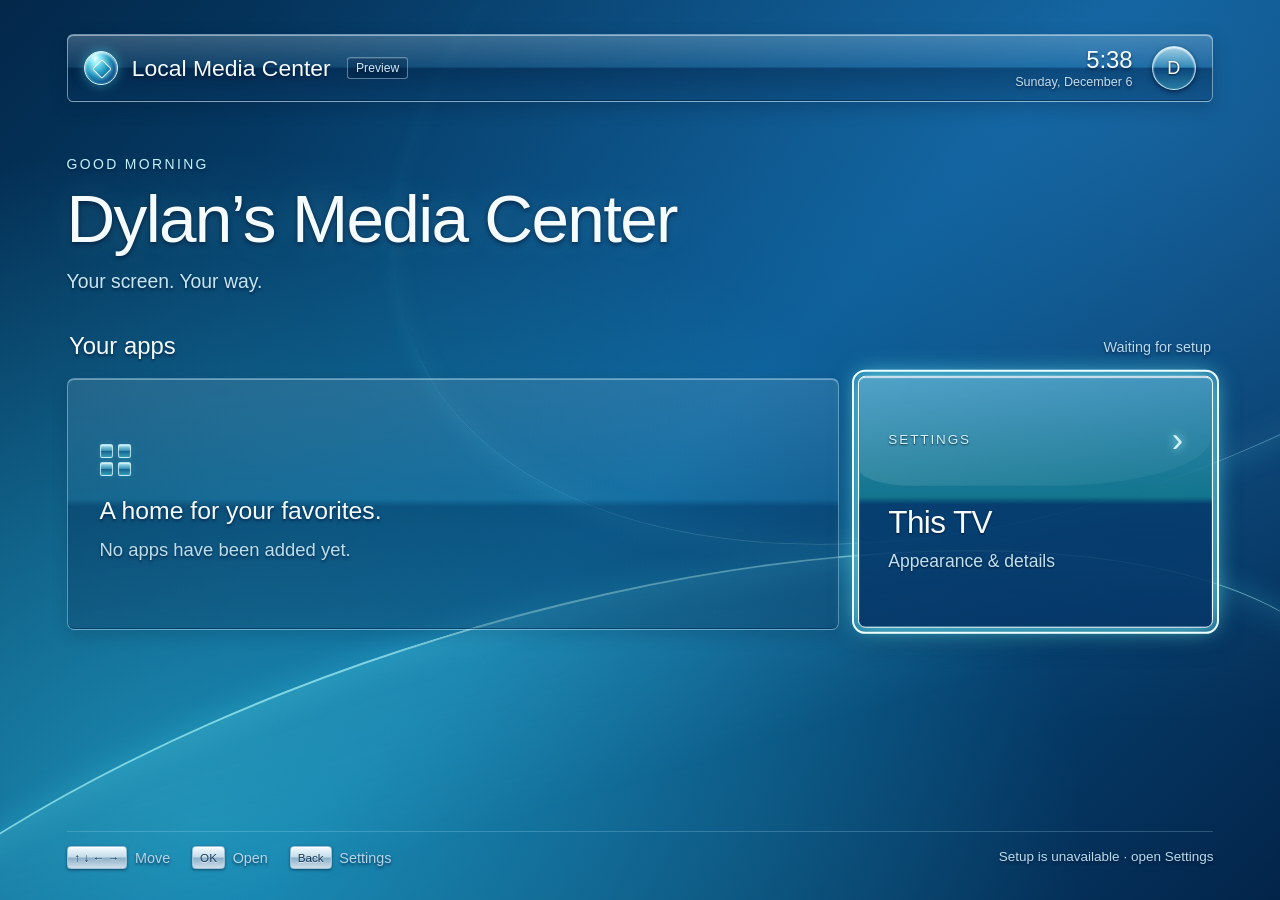
==== native-tv/home/index.html @ ec8d6362 "Add native TV media-center lab, offline checks, and preview pipeline" ====
<!doctype html>
<html lang="en"><head><meta charset="utf-8"><meta name="viewport" content="width=device-width,initial-scale=1">
<meta http-equiv="Content-Security-Policy" content="default-src 'none'; script-src 'self'; style-src 'self'; connect-src 'self' http://127.0.0.1:7346; base-uri 'none'; form-action 'none'">
<title>Local Media Center</title><link rel="stylesheet" href="home.css"></head>
<body data-accent="sage"><main>
  <header class="topbar">
    <div class="wordmark"><span class="brand-mark" aria-hidden="true"></span><span>Local Media Center</span><span id="preview-badge" class="preview-badge">Preview</span></div>
    <div class="topbar-right"><div class="time-block"><time id="clock">--:--</time><span id="date"></span></div><button id="setup" class="profile" aria-label="Open TV settings">D</button></div>
  </header>
  <section class="welcome" aria-labelledby="title"><p id="greeting" class="eyebrow">WELCOME HOME</p><h1 id="title">Dylan’s Media Center</h1><p class="welcome-note">Your screen. Your way.</p></section>
  <section class="library" aria-label="Home">
    <div class="section-heading"><h2>Your apps</h2><span id="app-count">Waiting for setup</span></div>
    <div class="content-row"><div id="empty-state" class="empty-state"><div class="empty-symbol" aria-hidden="true"><span></span><span></span><span></span><span></span></div><h3>A home for your favorites.</h3><p>No apps have been added yet.</p></div><section id="apps" class="apps" aria-label="Apps and TV information"></section></div>
  </section>
  <footer><div class="remote-hints"><span><kbd>↑ ↓ ← →</kbd> Move</span><span><kbd>OK</kbd> Open</span><span><kbd>Back</kbd> Settings</span></div><p id="status" role="status" aria-live="polite">Loading your home…</p></footer>
  <section id="help" class="overlay" role="dialog" aria-modal="true" aria-labelledby="help-title" hidden>
    <div class="panel"><div class="panel-heading"><div><p class="eyebrow">PERSONALIZE</p><h2 id="help-title">Settings</h2></div><button id="close" class="close-button" aria-label="Close settings">Close</button></div>
      <section class="appearance" aria-labelledby="appearance-title"><h3 id="appearance-title">Color scheme</h3><div class="swatches"><button class="swatch" data-accent="sage" aria-pressed="true"><span class="swatch-dot sage" aria-hidden="true"></span>Aqua</button><button class="swatch" data-accent="glacier" aria-pressed="false"><span class="swatch-dot glacier" aria-hidden="true"></span>Cobalt</button><button class="swatch" data-accent="amber" aria-pressed="false"><span class="swatch-dot amber" aria-hidden="true"></span>Silver</button></div></section>
      <section class="device-section" aria-labelledby="device-title"><h3 id="device-title">This TV</h3><p id="device-info">Device details are loading.</p><p id="bridge-state" class="muted">App controls are not connected yet.</p></section>
    </div>
  </section>
</main><script src="home.js"></script></body></html>
---- native-tv/home/home.css ----
/* Original MIT-licensed interface. CSS glass, light trails and system fonts only. */
*{box-sizing:border-box}
[hidden]{display:none!important}
html,body{margin:0;width:100%;height:100%;background:#042d56;color:#f5fcff;font-family:"Segoe UI",Tahoma,Arial,sans-serif}
body{--accent:#b3f8ff;--accent-strong:#59dfef;--accent-soft:#13758e;--glow:rgba(59,223,238,.40);--sky:#075a92;--glass-top:rgba(79,183,221,.58);--glass-bottom:rgba(5,54,104,.88);overflow:hidden}
body[data-accent="glacier"]{--accent:#c5d9ff;--accent-strong:#80aaff;--accent-soft:#254d99;--glow:rgba(94,147,255,.40);--sky:#183f8c;--glass-top:rgba(100,141,222,.58);--glass-bottom:rgba(21,44,106,.90)}
body[data-accent="amber"]{--accent:#f2faff;--accent-strong:#c1d6e5;--accent-soft:#466b82;--glow:rgba(180,223,245,.32);--sky:#3b6482;--glass-top:rgba(183,211,229,.45);--glass-bottom:rgba(37,64,89,.91)}
button{font:inherit;color:inherit;cursor:pointer;-webkit-tap-highlight-color:transparent;text-shadow:0 1px 2px rgba(0,17,43,.8)}
button:focus{outline:2px solid #f1ffff;outline-offset:4px;box-shadow:0 0 0 6px rgba(80,221,255,.28),0 0 30px var(--glow)}
main{position:relative;min-height:100%;padding:3.8vh 5.2vw 3.4vh;overflow:hidden;background:radial-gradient(ellipse at 15% 92%,var(--glow),transparent 58%),radial-gradient(ellipse at 90% 12%,rgba(76,153,231,.22),transparent 55%),linear-gradient(135deg,#032749 0%,var(--sky) 52%,#032449 100%);text-shadow:0 2px 3px rgba(0,19,53,.65)}
main:before,main:after{content:"";position:absolute;pointer-events:none;border-radius:50%;z-index:0}
main:before{width:135vw;height:76vh;left:-25vw;top:69vh;transform:rotate(-17deg);border-top:2px solid rgba(181,255,255,.63);background:linear-gradient(180deg,rgba(104,239,250,.15),transparent 29%);box-shadow:0 -8px 25px rgba(83,231,255,.15),inset 0 12px 28px rgba(101,231,255,.12)}
main:after{width:112vw;height:93vh;right:-40vw;top:-39vh;transform:rotate(-23deg);border-bottom:1px solid rgba(169,236,255,.37);box-shadow:0 10px 26px rgba(108,233,255,.10),inset 0 -9px 30px rgba(155,232,255,.06)}
.topbar,.welcome,.library,footer{position:relative;z-index:1}
.topbar,.wordmark,.topbar-right,.section-heading,.panel-heading{display:flex;align-items:center}
.topbar,.section-heading,.panel-heading{justify-content:space-between}
.topbar{min-height:7.4vh;padding:1.2vh 1.3vw;border:1px solid rgba(196,232,251,.53);border-radius:.7vh;background:linear-gradient(180deg,rgba(216,241,255,.24),rgba(112,175,217,.13) 48%,rgba(1,29,64,.39) 51%,rgba(9,57,101,.31));box-shadow:inset 0 1px 0 rgba(255,255,255,.45),inset 0 -1px 0 rgba(0,20,51,.5),0 .7vh 2vh rgba(0,16,44,.22)}
.wordmark{gap:.8vw;font-size:2.55vh;font-weight:400;letter-spacing:0;white-space:nowrap}
.brand-mark{position:relative;display:inline-block;flex:none;width:3.8vh;height:3.8vh;margin-right:.25vw;border:1px solid #d4faff;border-radius:50%;background:radial-gradient(ellipse at 32% 20%,#f1ffff 0%,#83e9f6 16%,#178db8 48%,#064c88 75%,#032f59 100%);box-shadow:inset 0 1px 3px #fff,0 0 12px rgba(84,230,249,.45)}
.brand-mark:after{content:"";position:absolute;left:31%;top:31%;width:37%;height:37%;border:1px solid rgba(255,255,255,.9);border-radius:2px;transform:rotate(45deg);box-shadow:0 0 6px rgba(255,255,255,.5)}
.brand-period{color:var(--accent)}
.preview-badge{margin-left:.5vw;padding:.35vh .6vw;border:1px solid rgba(191,226,249,.45);border-radius:.35vh;font-size:1.35vh;font-weight:400;color:#d2e8f5;background:rgba(1,25,54,.28);box-shadow:inset 0 1px 0 rgba(255,255,255,.13)}
.topbar-right{gap:1.5vw}.time-block{text-align:right;display:flex;flex-direction:column;gap:.3vh}.time-block time{font-size:2.65vh;font-weight:400;line-height:1.05;font-variant-numeric:tabular-nums}.time-block>span{font-size:1.4vh;color:#c3dbe9}
.profile{width:4.9vh;height:4.9vh;flex:none;border:1px solid rgba(222,249,255,.8);border-radius:50%;background:linear-gradient(180deg,rgba(215,249,255,.67) 0%,rgba(66,162,204,.55) 48%,rgba(8,70,123,.9) 51%,rgba(50,140,174,.75) 100%);box-shadow:inset 0 1px 2px #fff,0 2px 5px rgba(0,18,53,.7);font-size:2vh;color:#fff}
.welcome{margin:6vh 0 4.2vh}.eyebrow{margin:0 0 1.25vh;color:#c0f4ff;font-size:1.55vh;font-weight:500;letter-spacing:.17em}h1{margin:0;font-size:7.5vh;line-height:1.07;font-weight:300;letter-spacing:-.025em;text-shadow:0 2px 5px rgba(0,17,45,.65),0 0 28px rgba(168,240,255,.18)}.welcome-note{margin:1.25vh 0 0;color:#c6e6f2;font-size:2.15vh;line-height:1.45;font-weight:400}
.section-heading{margin-bottom:1.9vh;padding:0 .2vw}.section-heading h2{margin:0;font-size:2.65vh;line-height:1.2;font-weight:400}.section-heading>span{font-size:1.6vh;color:#b9d9eb}
.content-row{display:flex;align-items:stretch;gap:1.5vw;min-height:28vh}
.empty-state{position:relative;flex:1;min-width:0;display:flex;flex-direction:column;justify-content:center;padding:3.5vh 2.5vw;border:1px solid rgba(168,222,248,.48);border-radius:.8vh;background:linear-gradient(180deg,rgba(188,231,252,.14),rgba(83,155,201,.10) 48%,rgba(3,43,86,.36) 51%,rgba(12,58,97,.35));box-shadow:inset 0 1px 0 rgba(235,250,255,.38),inset 0 -1px 0 rgba(0,29,69,.5),0 .7vh 1.8vh rgba(0,22,50,.15)}
.empty-symbol{display:flex;flex-wrap:wrap;gap:.5vh;width:3.9vh;margin-bottom:2.2vh;opacity:.95}.empty-symbol span{width:1.5vh;height:1.5vh;border:1px solid rgba(216,250,255,.8);border-radius:.25vh;background:linear-gradient(180deg,#b4eff8,#308fb3 50%,#146393 52%,#37a3b9);box-shadow:inset 0 1px 1px rgba(255,255,255,.65),0 0 7px rgba(99,230,255,.2)}
.empty-state h3{margin:0;font-size:2.75vh;line-height:1.25;font-weight:400}.empty-state p{margin:1.1vh 0 0;font-size:2.05vh;line-height:1.5;color:#bcdde9}
.apps{display:grid;grid-template-columns:repeat(4,minmax(0,1fr));gap:1.9vh 1.4vw;flex:1;min-width:0}.apps.is-empty{display:flex;flex:0 0 31%}
.tile{position:relative;min-height:28vh;width:100%;padding:3.2vh 2.3vw;text-align:left;border:1px solid rgba(210,246,255,.74);border-radius:.8vh;background:linear-gradient(180deg,var(--glass-top) 0%,rgba(43,119,167,.56) 48%,rgba(7,54,108,.86) 51%,var(--glass-bottom) 100%);box-shadow:inset 0 1px 1px rgba(255,255,255,.76),inset 0 -2px 1px rgba(0,21,55,.65),0 .8vh 2vh rgba(0,17,48,.38);transition:transform .12s ease,box-shadow .12s ease}
.tile:before{content:"";position:absolute;top:1px;right:1px;left:1px;height:43%;border-radius:.65vh .65vh 45% 15%;background:linear-gradient(150deg,rgba(238,254,255,.16),rgba(224,253,255,.03));pointer-events:none}
.tile:hover{box-shadow:inset 0 1px 1px #fff,0 0 20px var(--glow)}
.tile:focus{border-color:#f1ffff;outline:2px solid #edffff;outline-offset:4px;background:linear-gradient(180deg,var(--glass-top),var(--accent-soft) 48%,rgba(5,61,110,.93) 51%,var(--glass-bottom));box-shadow:inset 0 1px 1px #fff,0 0 0 6px rgba(114,232,255,.22),0 0 24px var(--accent-strong),0 1vh 3vh rgba(0,24,53,.5);transform:translateY(-.25vh)}
.tile>span{position:relative}.tile .number{display:flex;justify-content:space-between;align-items:center;margin-bottom:6.2vh;color:#d2f4ff;font-size:1.5vh;line-height:1.15;letter-spacing:.14em}.tile .number:after{content:"›";font-family:Tahoma,Arial,sans-serif;font-size:3.8vh;line-height:.5;font-weight:400;letter-spacing:0;text-shadow:0 0 10px var(--accent)}.tile .label{display:block;overflow:hidden;text-overflow:ellipsis;white-space:nowrap;font-size:3.5vh;line-height:1.15;font-weight:400;letter-spacing:-.02em}.tile .hint{display:block;margin-top:1.1vh;color:#c1e1f1;font-size:1.95vh;line-height:1.3}
footer{position:absolute;right:5.2vw;bottom:3.4vh;left:5.2vw;display:flex;align-items:center;justify-content:space-between;gap:2vw;padding-top:1.5vh;border-top:1px solid rgba(172,221,246,.24);font-size:1.6vh;color:#b5d5e8}.remote-hints{display:flex;gap:1.7vw;white-space:nowrap}.remote-hints span{display:flex;align-items:center;gap:.6vw}kbd{padding:.35vh .55vw;border:1px solid #9bbfd4;border-radius:.4vh;background:linear-gradient(180deg,#f4fbff 0%,#c4dce9 48%,#8baec7 52%,#cfdfeb 100%);box-shadow:inset 0 1px 1px #fff,0 1px 3px rgba(0,22,53,.55);font-family:Tahoma,Arial,sans-serif;font-size:1.3vh;line-height:1.3;color:#143c5c;text-shadow:0 1px 0 rgba(255,255,255,.6)}#status{margin:0;max-width:43%;font-size:1.5vh;line-height:1.4;text-align:right;color:#badbea}
.overlay{position:fixed;top:0;right:0;bottom:0;left:0;z-index:10;display:flex;align-items:center;justify-content:center;padding:5vh 10vw;background:rgba(0,17,43,.77)}
.panel{width:100%;max-width:69vw;max-height:90vh;overflow-y:auto;padding:3.6vh 3.4vw 4vh;border:1px solid rgba(210,242,255,.85);border-radius:.9vh;background:linear-gradient(160deg,rgba(32,113,160,.97),rgba(8,54,98,.98) 52%,rgba(5,35,72,.99));box-shadow:inset 0 1px 2px rgba(255,255,255,.75),inset 0 0 0 5px rgba(149,211,242,.10),0 2vh 7vh rgba(0,11,30,.70);text-shadow:0 1px 3px rgba(0,16,43,.8)}
.panel-heading{padding-bottom:2.5vh;border-bottom:1px solid rgba(173,219,244,.3)}.panel h2{margin:0;font-size:4.6vh;line-height:1.15;font-weight:300}.panel .eyebrow{margin-bottom:.8vh;font-size:1.4vh}.close-button{padding:1vh 1.3vw;border:1px solid #adcee5;border-radius:.45vh;background:linear-gradient(180deg,#75acc9,#316b9b 48%,#144a81 51%,#2e78a0);box-shadow:inset 0 1px 0 rgba(255,255,255,.65),0 1px 4px rgba(0,20,43,.4);font-size:1.9vh}
.appearance{margin-top:3vh}.panel h3{margin:0 0 1.7vh;font-size:2.15vh;font-weight:400}.swatches{display:flex;gap:1.2vw}.swatch{display:flex;align-items:center;justify-content:center;gap:.8vw;flex:1;min-height:7.2vh;padding:1.4vh 1vw;border:1px solid rgba(173,218,242,.68);border-radius:.55vh;background:linear-gradient(180deg,rgba(177,222,245,.27),rgba(57,113,158,.3) 48%,rgba(6,44,89,.64) 51%,rgba(40,91,133,.55));box-shadow:inset 0 1px 0 rgba(247,253,255,.5),0 2px 4px rgba(0,16,43,.25);font-size:2.05vh}.swatch[aria-pressed="true"]{border-color:#e2fcff;background:linear-gradient(180deg,var(--glass-top),var(--accent-soft) 48%,rgba(8,54,104,.85) 51%,var(--glass-bottom));box-shadow:inset 0 1px 0 #fff,inset 0 0 0 1px var(--accent),0 0 14px var(--glow);color:#fff}.swatch:focus,.close-button:focus,.profile:focus{outline:2px solid #f1ffff;outline-offset:4px;box-shadow:0 0 0 6px rgba(99,221,255,.22),0 0 25px var(--accent-strong)}
.swatch-dot{width:2.2vh;height:2.2vh;flex:none;border:1px solid #d5faff;border-radius:50%;background:linear-gradient(180deg,#e2ffff,#4dd7e5 48%,#168aa5 52%,#6edeea);box-shadow:inset 0 1px 1px #fff,0 1px 3px rgba(0,15,43,.6)}.swatch-dot.glacier{background:linear-gradient(180deg,#e7edff,#76a4f2 48%,#29529e 52%,#719bdc)}.swatch-dot.amber{background:linear-gradient(180deg,#fff,#d4e0e7 48%,#8a9daa 52%,#d4dfe7)}
.device-section{margin-top:3.2vh;padding-top:2.6vh;border-top:1px solid rgba(169,216,243,.26)}.device-section p{margin:.8vh 0;font-size:2vh;line-height:1.45}.device-section .muted{color:#bdd8e9;font-size:1.85vh}
@media(min-width:1001px){body.has-apps .welcome{margin:2.6vh 0 2.3vh}body.has-apps h1{font-size:5.4vh}body.has-apps .welcome-note{display:none}body.has-apps .content-row{min-height:0}body.has-apps .tile{min-height:15.5vh;padding:1.9vh 1.5vw}body.has-apps .tile .number{margin-bottom:2vh;font-size:1.4vh}body.has-apps .tile .number:after{font-size:3vh}body.has-apps .tile .label{font-size:2.7vh}body.has-apps .tile .hint{font-size:1.7vh;margin-top:.8vh}}
@media(max-width:1000px){
  html,body{height:auto;min-height:100%}body{overflow:auto}main{min-height:100vh;padding:24px 5.2% 26px}.topbar{min-height:64px;padding:10px 14px;border-radius:6px}.wordmark{gap:9px;font-size:19px}.brand-mark{width:29px;height:29px;margin-right:2px}.preview-badge{margin-left:4px;padding:3px 6px;border-radius:3px;font-size:10px}.topbar-right{gap:14px}.time-block{gap:3px}.time-block time{font-size:22px}.time-block>span{font-size:11px}.profile{width:38px;height:38px;font-size:16px}.welcome{margin:36px 0 28px}.eyebrow{margin-bottom:9px;font-size:11px}h1{font-size:50px}.welcome-note{margin-top:9px;font-size:15px}.section-heading{margin-bottom:14px}.section-heading h2{font-size:21px}.section-heading>span{font-size:11px}.content-row{min-height:218px;gap:16px}.empty-state{padding:25px 23px;border-radius:7px}.empty-symbol{width:31px;gap:4px;margin-bottom:20px}.empty-symbol span{width:12px;height:12px;border-radius:2px}.empty-state h3{font-size:22px}.empty-state p{margin-top:10px;font-size:14px}.apps{grid-template-columns:repeat(2,minmax(0,1fr));gap:16px}.apps.is-empty{flex:0 0 34%}.tile{min-height:218px;padding:25px 22px;border-radius:7px}.tile:before{border-radius:6px 6px 45% 15%}.tile .number{margin-bottom:48px;font-size:11px}.tile .number:after{font-size:30px}.tile .label{font-size:27px}.tile .hint{margin-top:10px;font-size:13px}.apps:not(.is-empty) .tile{min-height:175px}.apps:not(.is-empty) .tile .number{margin-bottom:28px}footer{position:relative;right:auto;bottom:auto;left:auto;margin-top:28px;padding-top:17px;font-size:12px;gap:20px}.remote-hints{gap:18px}.remote-hints span{gap:6px}kbd{padding:3px 6px;border-radius:3px;font-size:10px}#status{font-size:11px}.overlay{padding:24px}.panel{max-width:650px;max-height:90vh;padding:27px 30px 30px;border-radius:8px}.panel-heading{padding-bottom:19px}.panel h2{font-size:36px}.panel .eyebrow{margin-bottom:7px;font-size:10px}.close-button{padding:9px 16px;border-radius:4px;font-size:14px}.appearance{margin-top:25px}.panel h3{margin-bottom:15px;font-size:17px}.swatches{gap:12px}.swatch{min-height:60px;padding:12px 10px;border-radius:5px;gap:9px;font-size:15px}.swatch-dot{width:18px;height:18px}.device-section{margin-top:27px;padding-top:23px}.device-section p{margin:7px 0;font-size:15px}.device-section .muted{font-size:14px}
}
@media(max-width:600px){
  main{padding:20px 20px 24px}.topbar{padding:10px 11px;min-height:58px}.wordmark{font-size:15px;gap:7px}.brand-mark{width:25px;height:25px}.preview-badge{font-size:9px;margin-left:1px;padding:3px 5px}.topbar-right{gap:0}.time-block{display:none}.profile{width:32px;height:32px;font-size:14px}.welcome{margin:34px 0 25px}h1{font-size:42px}.welcome-note{font-size:14px}.content-row{display:block;min-height:0}.empty-state{margin-bottom:17px;padding:25px;min-height:192px}.empty-state h3{font-size:22px}.apps.is-empty{display:grid;grid-template-columns:1fr}.tile{min-height:170px;padding:24px}.tile .number{margin-bottom:28px}.apps:not(.is-empty) .tile{padding:20px 15px;min-height:160px}.apps:not(.is-empty) .tile .label{font-size:22px}.apps:not(.is-empty) .tile .hint{font-size:12px}footer{align-items:flex-start;flex-direction:column;gap:16px}.remote-hints{gap:16px}#status{max-width:100%;text-align:left}.overlay{padding:18px}.panel{padding:23px 22px}.panel h2{font-size:31px}.swatches{gap:9px}.swatch{font-size:13px;gap:7px;padding:12px 6px}.swatch-dot{width:15px;height:15px}
}
@media(prefers-reduced-motion:reduce){.tile{transition:none}.tile:focus{transform:none}}
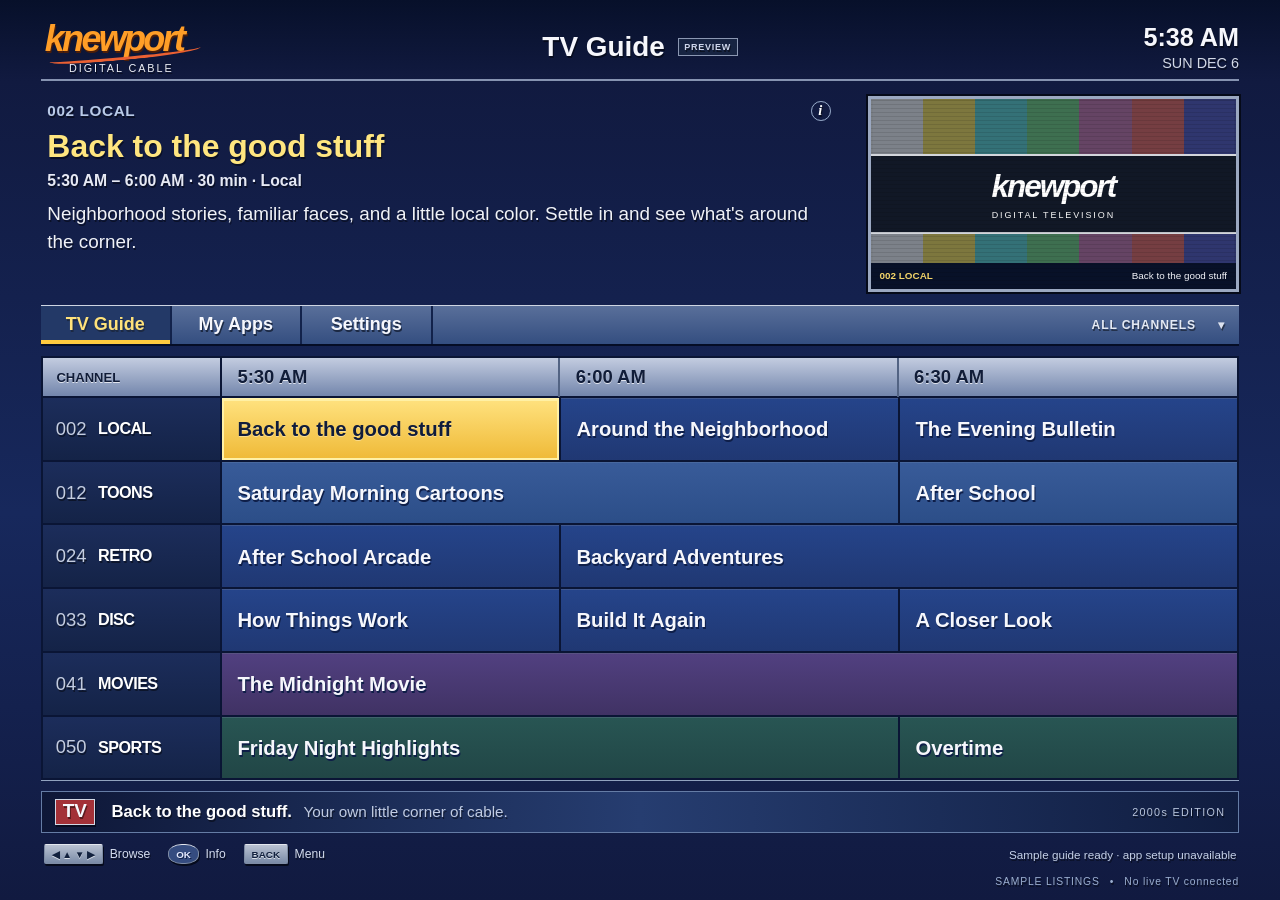
==== commit 25c58b0c: "Rebuild the interface as a 2000s cable guide with remote navigation" ====
--- a/native-tv/home/index.html
+++ b/native-tv/home/index.html
@@ -1,22 +1,67 @@
 <!doctype html>
-<html lang="en"><head><meta charset="utf-8"><meta name="viewport" content="width=device-width,initial-scale=1">
-<meta http-equiv="Content-Security-Policy" content="default-src 'none'; script-src 'self'; style-src 'self'; connect-src 'self' http://127.0.0.1:7346; base-uri 'none'; form-action 'none'">
-<title>Local Media Center</title><link rel="stylesheet" href="home.css"></head>
-<body data-accent="sage"><main>
-  <header class="topbar">
-    <div class="wordmark"><span class="brand-mark" aria-hidden="true"></span><span>Local Media Center</span><span id="preview-badge" class="preview-badge">Preview</span></div>
-    <div class="topbar-right"><div class="time-block"><time id="clock">--:--</time><span id="date"></span></div><button id="setup" class="profile" aria-label="Open TV settings">D</button></div>
+<html lang="en">
+<head>
+  <meta charset="utf-8">
+  <meta name="viewport" content="width=device-width,initial-scale=1">
+  <meta http-equiv="Content-Security-Policy" content="default-src 'none'; script-src 'self'; style-src 'self'; connect-src 'self' http://127.0.0.1:7346; base-uri 'none'; form-action 'none'">
+  <meta name="theme-color" content="#122357">
+  <title>Knewport Cable Guide</title>
+  <link rel="stylesheet" href="home.css">
+</head>
+<body data-accent="sage">
+<main class="receiver">
+  <header class="masthead">
+    <div class="brand"><span class="brand-name">knewport<span class="brand-sweep" aria-hidden="true"></span></span><span class="brand-caption">digital cable</span></div>
+    <div class="guide-name"><h1 id="title">TV Guide</h1><span id="preview-badge" class="preview-badge">PREVIEW</span></div>
+    <div class="time-block"><time id="clock">--:--</time><span id="date"></span></div>
   </header>
-  <section class="welcome" aria-labelledby="title"><p id="greeting" class="eyebrow">WELCOME HOME</p><h1 id="title">Dylan’s Media Center</h1><p class="welcome-note">Your screen. Your way.</p></section>
-  <section class="library" aria-label="Home">
-    <div class="section-heading"><h2>Your apps</h2><span id="app-count">Waiting for setup</span></div>
-    <div class="content-row"><div id="empty-state" class="empty-state"><div class="empty-symbol" aria-hidden="true"><span></span><span></span><span></span><span></span></div><h3>A home for your favorites.</h3><p>No apps have been added yet.</p></div><section id="apps" class="apps" aria-label="Apps and TV information"></section></div>
-  </section>
-  <footer><div class="remote-hints"><span><kbd>↑ ↓ ← →</kbd> Move</span><span><kbd>OK</kbd> Open</span><span><kbd>Back</kbd> Settings</span></div><p id="status" role="status" aria-live="polite">Loading your home…</p></footer>
-  <section id="help" class="overlay" role="dialog" aria-modal="true" aria-labelledby="help-title" hidden>
-    <div class="panel"><div class="panel-heading"><div><p class="eyebrow">PERSONALIZE</p><h2 id="help-title">Settings</h2></div><button id="close" class="close-button" aria-label="Close settings">Close</button></div>
-      <section class="appearance" aria-labelledby="appearance-title"><h3 id="appearance-title">Color scheme</h3><div class="swatches"><button class="swatch" data-accent="sage" aria-pressed="true"><span class="swatch-dot sage" aria-hidden="true"></span>Aqua</button><button class="swatch" data-accent="glacier" aria-pressed="false"><span class="swatch-dot glacier" aria-hidden="true"></span>Cobalt</button><button class="swatch" data-accent="amber" aria-pressed="false"><span class="swatch-dot amber" aria-hidden="true"></span>Silver</button></div></section>
-      <section class="device-section" aria-labelledby="device-title"><h3 id="device-title">This TV</h3><p id="device-info">Device details are loading.</p><p id="bridge-state" class="muted">App controls are not connected yet.</p></section>
+
+  <section class="program-overview" aria-label="Selected program">
+    <div class="program-info">
+      <div class="info-kicker"><span id="program-channel">002 · LOCAL</span><span class="info-symbol" aria-hidden="true">i</span></div>
+      <h2 id="program-title">Welcome to your TV guide</h2>
+      <p id="program-meta" class="program-meta">Sample guide</p>
+      <p id="program-description" class="program-description">Browse with the arrow keys. Press OK for program information.</p>
+    </div>
+    <div class="preview-window" aria-label="Decorative preview window; no video is playing">
+      <div class="test-pattern" aria-hidden="true"><span></span><span></span><span></span><span></span><span></span><span></span><span></span></div>
+      <div class="preview-ident"><span class="preview-ident-name">knewport</span><span>DIGITAL TELEVISION</span></div>
+      <div class="preview-caption"><span id="preview-channel">002 LOCAL</span><span id="preview-title">Preview channel</span></div>
     </div>
   </section>
-</main><script src="home.js"></script></body></html>
+
+  <nav class="cable-nav" aria-label="TV menu">
+    <div class="nav-buttons"><button id="guide-tab" class="nav-button" aria-pressed="true">TV Guide</button><button id="apps-tab" class="nav-button" aria-pressed="false">My Apps</button><button id="setup" class="nav-button" aria-label="Open TV settings">Settings</button></div>
+    <span class="listing-kind">ALL CHANNELS <span aria-hidden="true">▾</span></span>
+  </nav>
+
+  <section id="guide-view" class="guide-view" aria-label="Sample program guide">
+    <div class="time-axis"><div class="channel-heading">CHANNEL</div><div class="time-slots"><span id="time-0">NOW</span><span id="time-1">NEXT</span><span id="time-2">LATER</span></div></div>
+    <div id="guide-grid" class="guide-grid" role="grid" aria-label="Sample channels and programs" aria-rowcount="6" aria-colcount="4"></div>
+  </section>
+
+  <section id="apps-view" class="apps-view" aria-label="My apps" hidden>
+    <div class="apps-heading"><h2>My Apps</h2><span id="app-count">No apps connected</span></div>
+    <div id="empty-state" class="empty-state"><span class="empty-number">000</span><div><h3>Your lineup starts here.</h3><p>Connected TV apps will appear here. Open Settings for this TV's details.</p></div></div>
+    <div id="apps" class="apps" aria-label="Apps and TV information"></div>
+  </section>
+
+  <footer class="receiver-footer">
+    <div class="message-strip"><span class="channel-bug" aria-hidden="true">TV</span><p><strong>Back to the good stuff.</strong> Your own little corner of cable.</p><span class="guide-edition">2000s EDITION</span></div>
+    <div class="remote-strip"><div class="remote-hints"><span><kbd>◀ ▲ ▼ ▶</kbd> Browse</span><span><kbd class="key-ok">OK</kbd> Info</span><span><kbd>BACK</kbd> Menu</span></div><p id="status" role="status" aria-live="polite">Loading guide…</p></div>
+    <p class="sample-notice">SAMPLE LISTINGS <span aria-hidden="true">•</span> No live TV connected</p>
+  </footer>
+
+  <section id="help" class="overlay" role="dialog" aria-modal="true" aria-labelledby="help-title" hidden>
+    <div class="panel"><div class="panel-heading"><h2 id="help-title">Guide Setup</h2><button id="close" class="close-button" aria-label="Close settings">Close</button></div>
+      <div class="panel-content"><section class="appearance" aria-labelledby="appearance-title"><h3 id="appearance-title">Guide color</h3><div class="swatches"><button class="swatch" data-accent="sage" aria-pressed="true"><span class="swatch-dot sage" aria-hidden="true"></span>Cable Blue</button><button class="swatch" data-accent="glacier" aria-pressed="false"><span class="swatch-dot glacier" aria-hidden="true"></span>Night Guide</button><button class="swatch" data-accent="amber" aria-pressed="false"><span class="swatch-dot amber" aria-hidden="true"></span>Classic Gray</button></div></section>
+      <section class="device-section" aria-labelledby="device-title"><h3 id="device-title">Receiver information</h3><p id="device-info">Device details are loading.</p><p id="bridge-state" class="muted">App controls are not connected yet.</p></section></div>
+    </div>
+  </section>
+  <section id="program-dialog" class="overlay" role="dialog" aria-modal="true" aria-labelledby="program-dialog-title" hidden>
+    <div class="panel program-panel"><div class="panel-heading"><h2>Program Information</h2><button id="program-close" class="close-button">Back to guide</button></div><div class="panel-content"><p class="dialog-kicker">SAMPLE LISTING</p><h3 id="program-dialog-title"></h3><p id="program-dialog-meta" class="program-meta"></p><p id="program-dialog-description"></p><p class="dialog-notice">This is a sample guide entry. Live channels and playback are not connected.</p></div></div>
+  </section>
+</main>
+<script src="home.js"></script>
+</body>
+</html>
--- a/native-tv/home/home.css
+++ b/native-tv/home/home.css
@@ -1,52 +1,173 @@
-/* Original MIT-licensed interface. CSS glass, light trails and system fonts only. */
-*{box-sizing:border-box}
-[hidden]{display:none!important}
-html,body{margin:0;width:100%;height:100%;background:#042d56;color:#f5fcff;font-family:"Segoe UI",Tahoma,Arial,sans-serif}
-body{--accent:#b3f8ff;--accent-strong:#59dfef;--accent-soft:#13758e;--glow:rgba(59,223,238,.40);--sky:#075a92;--glass-top:rgba(79,183,221,.58);--glass-bottom:rgba(5,54,104,.88);overflow:hidden}
-body[data-accent="glacier"]{--accent:#c5d9ff;--accent-strong:#80aaff;--accent-soft:#254d99;--glow:rgba(94,147,255,.40);--sky:#183f8c;--glass-top:rgba(100,141,222,.58);--glass-bottom:rgba(21,44,106,.90)}
-body[data-accent="amber"]{--accent:#f2faff;--accent-strong:#c1d6e5;--accent-soft:#466b82;--glow:rgba(180,223,245,.32);--sky:#3b6482;--glass-top:rgba(183,211,229,.45);--glass-bottom:rgba(37,64,89,.91)}
-button{font:inherit;color:inherit;cursor:pointer;-webkit-tap-highlight-color:transparent;text-shadow:0 1px 2px rgba(0,17,43,.8)}
-button:focus{outline:2px solid #f1ffff;outline-offset:4px;box-shadow:0 0 0 6px rgba(80,221,255,.28),0 0 30px var(--glow)}
-main{position:relative;min-height:100%;padding:3.8vh 5.2vw 3.4vh;overflow:hidden;background:radial-gradient(ellipse at 15% 92%,var(--glow),transparent 58%),radial-gradient(ellipse at 90% 12%,rgba(76,153,231,.22),transparent 55%),linear-gradient(135deg,#032749 0%,var(--sky) 52%,#032449 100%);text-shadow:0 2px 3px rgba(0,19,53,.65)}
-main:before,main:after{content:"";position:absolute;pointer-events:none;border-radius:50%;z-index:0}
-main:before{width:135vw;height:76vh;left:-25vw;top:69vh;transform:rotate(-17deg);border-top:2px solid rgba(181,255,255,.63);background:linear-gradient(180deg,rgba(104,239,250,.15),transparent 29%);box-shadow:0 -8px 25px rgba(83,231,255,.15),inset 0 12px 28px rgba(101,231,255,.12)}
-main:after{width:112vw;height:93vh;right:-40vw;top:-39vh;transform:rotate(-23deg);border-bottom:1px solid rgba(169,236,255,.37);box-shadow:0 10px 26px rgba(108,233,255,.10),inset 0 -9px 30px rgba(155,232,255,.06)}
-.topbar,.welcome,.library,footer{position:relative;z-index:1}
-.topbar,.wordmark,.topbar-right,.section-heading,.panel-heading{display:flex;align-items:center}
-.topbar,.section-heading,.panel-heading{justify-content:space-between}
-.topbar{min-height:7.4vh;padding:1.2vh 1.3vw;border:1px solid rgba(196,232,251,.53);border-radius:.7vh;background:linear-gradient(180deg,rgba(216,241,255,.24),rgba(112,175,217,.13) 48%,rgba(1,29,64,.39) 51%,rgba(9,57,101,.31));box-shadow:inset 0 1px 0 rgba(255,255,255,.45),inset 0 -1px 0 rgba(0,20,51,.5),0 .7vh 2vh rgba(0,16,44,.22)}
-.wordmark{gap:.8vw;font-size:2.55vh;font-weight:400;letter-spacing:0;white-space:nowrap}
-.brand-mark{position:relative;display:inline-block;flex:none;width:3.8vh;height:3.8vh;margin-right:.25vw;border:1px solid #d4faff;border-radius:50%;background:radial-gradient(ellipse at 32% 20%,#f1ffff 0%,#83e9f6 16%,#178db8 48%,#064c88 75%,#032f59 100%);box-shadow:inset 0 1px 3px #fff,0 0 12px rgba(84,230,249,.45)}
-.brand-mark:after{content:"";position:absolute;left:31%;top:31%;width:37%;height:37%;border:1px solid rgba(255,255,255,.9);border-radius:2px;transform:rotate(45deg);box-shadow:0 0 6px rgba(255,255,255,.5)}
-.brand-period{color:var(--accent)}
-.preview-badge{margin-left:.5vw;padding:.35vh .6vw;border:1px solid rgba(191,226,249,.45);border-radius:.35vh;font-size:1.35vh;font-weight:400;color:#d2e8f5;background:rgba(1,25,54,.28);box-shadow:inset 0 1px 0 rgba(255,255,255,.13)}
-.topbar-right{gap:1.5vw}.time-block{text-align:right;display:flex;flex-direction:column;gap:.3vh}.time-block time{font-size:2.65vh;font-weight:400;line-height:1.05;font-variant-numeric:tabular-nums}.time-block>span{font-size:1.4vh;color:#c3dbe9}
-.profile{width:4.9vh;height:4.9vh;flex:none;border:1px solid rgba(222,249,255,.8);border-radius:50%;background:linear-gradient(180deg,rgba(215,249,255,.67) 0%,rgba(66,162,204,.55) 48%,rgba(8,70,123,.9) 51%,rgba(50,140,174,.75) 100%);box-shadow:inset 0 1px 2px #fff,0 2px 5px rgba(0,18,53,.7);font-size:2vh;color:#fff}
-.welcome{margin:6vh 0 4.2vh}.eyebrow{margin:0 0 1.25vh;color:#c0f4ff;font-size:1.55vh;font-weight:500;letter-spacing:.17em}h1{margin:0;font-size:7.5vh;line-height:1.07;font-weight:300;letter-spacing:-.025em;text-shadow:0 2px 5px rgba(0,17,45,.65),0 0 28px rgba(168,240,255,.18)}.welcome-note{margin:1.25vh 0 0;color:#c6e6f2;font-size:2.15vh;line-height:1.45;font-weight:400}
-.section-heading{margin-bottom:1.9vh;padding:0 .2vw}.section-heading h2{margin:0;font-size:2.65vh;line-height:1.2;font-weight:400}.section-heading>span{font-size:1.6vh;color:#b9d9eb}
-.content-row{display:flex;align-items:stretch;gap:1.5vw;min-height:28vh}
-.empty-state{position:relative;flex:1;min-width:0;display:flex;flex-direction:column;justify-content:center;padding:3.5vh 2.5vw;border:1px solid rgba(168,222,248,.48);border-radius:.8vh;background:linear-gradient(180deg,rgba(188,231,252,.14),rgba(83,155,201,.10) 48%,rgba(3,43,86,.36) 51%,rgba(12,58,97,.35));box-shadow:inset 0 1px 0 rgba(235,250,255,.38),inset 0 -1px 0 rgba(0,29,69,.5),0 .7vh 1.8vh rgba(0,22,50,.15)}
-.empty-symbol{display:flex;flex-wrap:wrap;gap:.5vh;width:3.9vh;margin-bottom:2.2vh;opacity:.95}.empty-symbol span{width:1.5vh;height:1.5vh;border:1px solid rgba(216,250,255,.8);border-radius:.25vh;background:linear-gradient(180deg,#b4eff8,#308fb3 50%,#146393 52%,#37a3b9);box-shadow:inset 0 1px 1px rgba(255,255,255,.65),0 0 7px rgba(99,230,255,.2)}
-.empty-state h3{margin:0;font-size:2.75vh;line-height:1.25;font-weight:400}.empty-state p{margin:1.1vh 0 0;font-size:2.05vh;line-height:1.5;color:#bcdde9}
-.apps{display:grid;grid-template-columns:repeat(4,minmax(0,1fr));gap:1.9vh 1.4vw;flex:1;min-width:0}.apps.is-empty{display:flex;flex:0 0 31%}
-.tile{position:relative;min-height:28vh;width:100%;padding:3.2vh 2.3vw;text-align:left;border:1px solid rgba(210,246,255,.74);border-radius:.8vh;background:linear-gradient(180deg,var(--glass-top) 0%,rgba(43,119,167,.56) 48%,rgba(7,54,108,.86) 51%,var(--glass-bottom) 100%);box-shadow:inset 0 1px 1px rgba(255,255,255,.76),inset 0 -2px 1px rgba(0,21,55,.65),0 .8vh 2vh rgba(0,17,48,.38);transition:transform .12s ease,box-shadow .12s ease}
-.tile:before{content:"";position:absolute;top:1px;right:1px;left:1px;height:43%;border-radius:.65vh .65vh 45% 15%;background:linear-gradient(150deg,rgba(238,254,255,.16),rgba(224,253,255,.03));pointer-events:none}
-.tile:hover{box-shadow:inset 0 1px 1px #fff,0 0 20px var(--glow)}
-.tile:focus{border-color:#f1ffff;outline:2px solid #edffff;outline-offset:4px;background:linear-gradient(180deg,var(--glass-top),var(--accent-soft) 48%,rgba(5,61,110,.93) 51%,var(--glass-bottom));box-shadow:inset 0 1px 1px #fff,0 0 0 6px rgba(114,232,255,.22),0 0 24px var(--accent-strong),0 1vh 3vh rgba(0,24,53,.5);transform:translateY(-.25vh)}
-.tile>span{position:relative}.tile .number{display:flex;justify-content:space-between;align-items:center;margin-bottom:6.2vh;color:#d2f4ff;font-size:1.5vh;line-height:1.15;letter-spacing:.14em}.tile .number:after{content:"›";font-family:Tahoma,Arial,sans-serif;font-size:3.8vh;line-height:.5;font-weight:400;letter-spacing:0;text-shadow:0 0 10px var(--accent)}.tile .label{display:block;overflow:hidden;text-overflow:ellipsis;white-space:nowrap;font-size:3.5vh;line-height:1.15;font-weight:400;letter-spacing:-.02em}.tile .hint{display:block;margin-top:1.1vh;color:#c1e1f1;font-size:1.95vh;line-height:1.3}
-footer{position:absolute;right:5.2vw;bottom:3.4vh;left:5.2vw;display:flex;align-items:center;justify-content:space-between;gap:2vw;padding-top:1.5vh;border-top:1px solid rgba(172,221,246,.24);font-size:1.6vh;color:#b5d5e8}.remote-hints{display:flex;gap:1.7vw;white-space:nowrap}.remote-hints span{display:flex;align-items:center;gap:.6vw}kbd{padding:.35vh .55vw;border:1px solid #9bbfd4;border-radius:.4vh;background:linear-gradient(180deg,#f4fbff 0%,#c4dce9 48%,#8baec7 52%,#cfdfeb 100%);box-shadow:inset 0 1px 1px #fff,0 1px 3px rgba(0,22,53,.55);font-family:Tahoma,Arial,sans-serif;font-size:1.3vh;line-height:1.3;color:#143c5c;text-shadow:0 1px 0 rgba(255,255,255,.6)}#status{margin:0;max-width:43%;font-size:1.5vh;line-height:1.4;text-align:right;color:#badbea}
-.overlay{position:fixed;top:0;right:0;bottom:0;left:0;z-index:10;display:flex;align-items:center;justify-content:center;padding:5vh 10vw;background:rgba(0,17,43,.77)}
-.panel{width:100%;max-width:69vw;max-height:90vh;overflow-y:auto;padding:3.6vh 3.4vw 4vh;border:1px solid rgba(210,242,255,.85);border-radius:.9vh;background:linear-gradient(160deg,rgba(32,113,160,.97),rgba(8,54,98,.98) 52%,rgba(5,35,72,.99));box-shadow:inset 0 1px 2px rgba(255,255,255,.75),inset 0 0 0 5px rgba(149,211,242,.10),0 2vh 7vh rgba(0,11,30,.70);text-shadow:0 1px 3px rgba(0,16,43,.8)}
-.panel-heading{padding-bottom:2.5vh;border-bottom:1px solid rgba(173,219,244,.3)}.panel h2{margin:0;font-size:4.6vh;line-height:1.15;font-weight:300}.panel .eyebrow{margin-bottom:.8vh;font-size:1.4vh}.close-button{padding:1vh 1.3vw;border:1px solid #adcee5;border-radius:.45vh;background:linear-gradient(180deg,#75acc9,#316b9b 48%,#144a81 51%,#2e78a0);box-shadow:inset 0 1px 0 rgba(255,255,255,.65),0 1px 4px rgba(0,20,43,.4);font-size:1.9vh}
-.appearance{margin-top:3vh}.panel h3{margin:0 0 1.7vh;font-size:2.15vh;font-weight:400}.swatches{display:flex;gap:1.2vw}.swatch{display:flex;align-items:center;justify-content:center;gap:.8vw;flex:1;min-height:7.2vh;padding:1.4vh 1vw;border:1px solid rgba(173,218,242,.68);border-radius:.55vh;background:linear-gradient(180deg,rgba(177,222,245,.27),rgba(57,113,158,.3) 48%,rgba(6,44,89,.64) 51%,rgba(40,91,133,.55));box-shadow:inset 0 1px 0 rgba(247,253,255,.5),0 2px 4px rgba(0,16,43,.25);font-size:2.05vh}.swatch[aria-pressed="true"]{border-color:#e2fcff;background:linear-gradient(180deg,var(--glass-top),var(--accent-soft) 48%,rgba(8,54,104,.85) 51%,var(--glass-bottom));box-shadow:inset 0 1px 0 #fff,inset 0 0 0 1px var(--accent),0 0 14px var(--glow);color:#fff}.swatch:focus,.close-button:focus,.profile:focus{outline:2px solid #f1ffff;outline-offset:4px;box-shadow:0 0 0 6px rgba(99,221,255,.22),0 0 25px var(--accent-strong)}
-.swatch-dot{width:2.2vh;height:2.2vh;flex:none;border:1px solid #d5faff;border-radius:50%;background:linear-gradient(180deg,#e2ffff,#4dd7e5 48%,#168aa5 52%,#6edeea);box-shadow:inset 0 1px 1px #fff,0 1px 3px rgba(0,15,43,.6)}.swatch-dot.glacier{background:linear-gradient(180deg,#e7edff,#76a4f2 48%,#29529e 52%,#719bdc)}.swatch-dot.amber{background:linear-gradient(180deg,#fff,#d4e0e7 48%,#8a9daa 52%,#d4dfe7)}
-.device-section{margin-top:3.2vh;padding-top:2.6vh;border-top:1px solid rgba(169,216,243,.26)}.device-section p{margin:.8vh 0;font-size:2vh;line-height:1.45}.device-section .muted{color:#bdd8e9;font-size:1.85vh}
-@media(min-width:1001px){body.has-apps .welcome{margin:2.6vh 0 2.3vh}body.has-apps h1{font-size:5.4vh}body.has-apps .welcome-note{display:none}body.has-apps .content-row{min-height:0}body.has-apps .tile{min-height:15.5vh;padding:1.9vh 1.5vw}body.has-apps .tile .number{margin-bottom:2vh;font-size:1.4vh}body.has-apps .tile .number:after{font-size:3vh}body.has-apps .tile .label{font-size:2.7vh}body.has-apps .tile .hint{font-size:1.7vh;margin-top:.8vh}}
-@media(max-width:1000px){
-  html,body{height:auto;min-height:100%}body{overflow:auto}main{min-height:100vh;padding:24px 5.2% 26px}.topbar{min-height:64px;padding:10px 14px;border-radius:6px}.wordmark{gap:9px;font-size:19px}.brand-mark{width:29px;height:29px;margin-right:2px}.preview-badge{margin-left:4px;padding:3px 6px;border-radius:3px;font-size:10px}.topbar-right{gap:14px}.time-block{gap:3px}.time-block time{font-size:22px}.time-block>span{font-size:11px}.profile{width:38px;height:38px;font-size:16px}.welcome{margin:36px 0 28px}.eyebrow{margin-bottom:9px;font-size:11px}h1{font-size:50px}.welcome-note{margin-top:9px;font-size:15px}.section-heading{margin-bottom:14px}.section-heading h2{font-size:21px}.section-heading>span{font-size:11px}.content-row{min-height:218px;gap:16px}.empty-state{padding:25px 23px;border-radius:7px}.empty-symbol{width:31px;gap:4px;margin-bottom:20px}.empty-symbol span{width:12px;height:12px;border-radius:2px}.empty-state h3{font-size:22px}.empty-state p{margin-top:10px;font-size:14px}.apps{grid-template-columns:repeat(2,minmax(0,1fr));gap:16px}.apps.is-empty{flex:0 0 34%}.tile{min-height:218px;padding:25px 22px;border-radius:7px}.tile:before{border-radius:6px 6px 45% 15%}.tile .number{margin-bottom:48px;font-size:11px}.tile .number:after{font-size:30px}.tile .label{font-size:27px}.tile .hint{margin-top:10px;font-size:13px}.apps:not(.is-empty) .tile{min-height:175px}.apps:not(.is-empty) .tile .number{margin-bottom:28px}footer{position:relative;right:auto;bottom:auto;left:auto;margin-top:28px;padding-top:17px;font-size:12px;gap:20px}.remote-hints{gap:18px}.remote-hints span{gap:6px}kbd{padding:3px 6px;border-radius:3px;font-size:10px}#status{font-size:11px}.overlay{padding:24px}.panel{max-width:650px;max-height:90vh;padding:27px 30px 30px;border-radius:8px}.panel-heading{padding-bottom:19px}.panel h2{font-size:36px}.panel .eyebrow{margin-bottom:7px;font-size:10px}.close-button{padding:9px 16px;border-radius:4px;font-size:14px}.appearance{margin-top:25px}.panel h3{margin-bottom:15px;font-size:17px}.swatches{gap:12px}.swatch{min-height:60px;padding:12px 10px;border-radius:5px;gap:9px;font-size:15px}.swatch-dot{width:18px;height:18px}.device-section{margin-top:27px;padding-top:23px}.device-section p{margin:7px 0;font-size:15px}.device-section .muted{font-size:14px}
+/* Original MIT-licensed skin: a 2000s cable receiver, built with local CSS. */
+* { box-sizing: border-box; }
+[hidden] { display: none !important; }
+html, body { margin: 0; width: 100%; min-height: 100%; }
+body {
+  --back: #111a40;
+  --panel: #17285c;
+  --cell: #25448a;
+  --cell-low: #203873;
+  --bar: #7386ac;
+  --bar-light: #c3cce0;
+  --rule: #0a1535;
+  --ink: #f6f7fc;
+  --muted: #c1cce4;
+  background: var(--back); color: var(--ink);
+  font-family: Arial, Helvetica, Tahoma, sans-serif;
+  overflow: hidden;
 }
-@media(max-width:600px){
-  main{padding:20px 20px 24px}.topbar{padding:10px 11px;min-height:58px}.wordmark{font-size:15px;gap:7px}.brand-mark{width:25px;height:25px}.preview-badge{font-size:9px;margin-left:1px;padding:3px 5px}.topbar-right{gap:0}.time-block{display:none}.profile{width:32px;height:32px;font-size:14px}.welcome{margin:34px 0 25px}h1{font-size:42px}.welcome-note{font-size:14px}.content-row{display:block;min-height:0}.empty-state{margin-bottom:17px;padding:25px;min-height:192px}.empty-state h3{font-size:22px}.apps.is-empty{display:grid;grid-template-columns:1fr}.tile{min-height:170px;padding:24px}.tile .number{margin-bottom:28px}.apps:not(.is-empty) .tile{padding:20px 15px;min-height:160px}.apps:not(.is-empty) .tile .label{font-size:22px}.apps:not(.is-empty) .tile .hint{font-size:12px}footer{align-items:flex-start;flex-direction:column;gap:16px}.remote-hints{gap:16px}#status{max-width:100%;text-align:left}.overlay{padding:18px}.panel{padding:23px 22px}.panel h2{font-size:31px}.swatches{gap:9px}.swatch{font-size:13px;gap:7px;padding:12px 6px}.swatch-dot{width:15px;height:15px}
+body[data-accent="glacier"] { --back: #090d20; --panel: #172038; --cell: #283b62; --cell-low: #213152; --bar: #52637f; --bar-light: #abb5c9; --rule: #070d1c; }
+body[data-accent="amber"] { --back: #252831; --panel: #353c4c; --cell: #515c72; --cell-low: #424c61; --bar: #7d8799; --bar-light: #d3d7df; --rule: #1b202b; }
+button { font: inherit; color: inherit; cursor: pointer; -webkit-tap-highlight-color: transparent; }
+button:focus { outline: 3px solid #ffe16a; outline-offset: -3px; }
+.receiver {
+  width: 100%; height: 100vh; min-height: 520px;
+  display: flex; flex-direction: column; gap: 1.2vh;
+  padding: 2.5vh 3.2vw 1.5vh;
+  background: linear-gradient(180deg, #07102a 0, var(--back) 9%, var(--panel) 57%, var(--back) 100%);
+  text-shadow: 1px 2px 0 rgba(0, 0, 0, .45);
 }
-@media(prefers-reduced-motion:reduce){.tile{transition:none}.tile:focus{transform:none}}
+.masthead { display: flex; align-items: center; justify-content: space-between; flex: 0 0 6.5vh; min-height: 45px; border-bottom: 2px solid #8693b1; padding-bottom: .8vh; }
+.brand { width: 26%; display: flex; flex-direction: column; align-items: flex-start; padding-left: .3vw; line-height: 1; }
+.brand-name { position: relative; font-size: 4vh; font-weight: 800; font-style: italic; letter-spacing: -.075em; color: #ff9e27; text-shadow: 1px 2px 0 #4c1e09; padding-right: .5em; }
+.brand-sweep { position: absolute; left: 3%; right: 0; bottom: -.3vh; height: 1.2vh; border-bottom: 3px solid #ea6033; border-radius: 0 0 70% 50%; transform: rotate(-5deg); }
+.brand-caption { margin: .7vh 0 0 1.9vw; color: #eceef5; font-size: 1.2vh; letter-spacing: .18em; text-transform: uppercase; }
+.guide-name { display: flex; align-items: center; gap: 1vw; }
+.guide-name h1 { margin: 0; font-size: 3.1vh; line-height: 1; font-weight: 700; }
+.preview-badge { padding: .35vh .45vw; font-size: 1vh; font-weight: 700; letter-spacing: .08em; color: #ced7ec; border: 1px solid #8b97b2; background: #172442; }
+.time-block { width: 26%; text-align: right; display: flex; flex-direction: column; gap: .35vh; }
+.time-block time { font-size: 2.8vh; font-weight: 700; font-variant-numeric: tabular-nums; }
+.time-block > span { color: #d3d9e6; font-size: 1.6vh; }
+.program-overview { display: flex; gap: 2vw; flex: 0 0 22.5vh; min-height: 0; padding: .5vh 0 .3vh; }
+.program-info { flex: 1; min-width: 0; padding: .5vh .9vw .4vh .5vw; }
+.info-kicker { display: flex; justify-content: space-between; align-items: center; color: #b9cae8; font-size: 1.7vh; font-weight: 700; letter-spacing: .04em; }
+.info-symbol { display: inline-flex; align-items: center; justify-content: center; height: 2.2vh; width: 2.2vh; border: 1px solid #9bafce; border-radius: 50%; font-family: Georgia, serif; font-style: italic; font-size: 1.6vh; color: #fff; }
+.program-info h2 { margin: .9vh 0 .7vh; font-size: 3.55vh; line-height: 1.12; font-weight: 700; color: #ffe680; }
+.program-meta { margin: 0 0 1vh; font-size: 1.75vh; font-weight: 700; color: #e6e9f4; line-height: 1.3; }
+.program-description { margin: 0; max-width: 60em; font-size: 2.1vh; line-height: 1.45; color: #f0f2f7; }
+.preview-window { flex: 0 0 31%; position: relative; overflow: hidden; border: 3px solid #9ba8c1; outline: 2px solid #050a19; background: #090b11; box-shadow: inset 0 0 0 2px #000; text-shadow: none; }
+.test-pattern { position: absolute; display: flex; top: 0; right: 0; bottom: 0; left: 0; opacity: .67; }
+.test-pattern span { flex: 1; background: #b5bcc5; }
+.test-pattern span:nth-child(2) { background: #b7ad54; }
+.test-pattern span:nth-child(3) { background: #49a3aa; }
+.test-pattern span:nth-child(4) { background: #59a170; }
+.test-pattern span:nth-child(5) { background: #93608e; }
+.test-pattern span:nth-child(6) { background: #aa585a; }
+.test-pattern span:nth-child(7) { background: #424c9c; }
+.preview-window:after { content: ""; position: absolute; top: 0; right: 0; bottom: 0; left: 0; pointer-events: none; background: repeating-linear-gradient(0deg, rgba(0,0,0,.1) 0, rgba(0,0,0,.1) 1px, transparent 1px, transparent 4px); }
+.preview-ident { position: absolute; top: 29%; left: 0; right: 0; display: flex; align-items: center; flex-direction: column; gap: .6vh; padding: 1.3vh 0; color: #fff; background: #111826; border-top: 2px solid #d3d6dc; border-bottom: 2px solid #d3d6dc; font-size: 1vh; letter-spacing: .21em; }
+.preview-ident-name { font-size: 3.5vh; font-weight: 800; font-style: italic; letter-spacing: -.065em; }
+.preview-caption { position: absolute; left: 0; right: 0; bottom: 0; display: flex; justify-content: space-between; align-items: center; gap: .8vw; padding: .8vh .7vw; background: #081128; font-size: 1.1vh; }
+.preview-caption span:first-child { font-weight: 700; white-space: nowrap; color: #f5d66a; }
+.preview-caption span:last-child { overflow: hidden; text-overflow: ellipsis; white-space: nowrap; }
+.cable-nav { display: flex; align-items: stretch; justify-content: space-between; flex: 0 0 4.5vh; min-height: 32px; border-top: 1px solid #ced5e3; border-bottom: 2px solid #050d26; background: linear-gradient(180deg,#596f9a,#344e80); }
+.nav-buttons { display: flex; align-items: stretch; }
+.nav-button { min-width: 10.2vw; padding: .5vh 1.8vw; border: 0; border-right: 2px solid #12224b; background: transparent; font-size: 2vh; font-weight: 700; text-shadow: 1px 2px #1c2943; }
+.nav-button[aria-pressed="true"] { color: #ffe27b; background: #233967; box-shadow: inset 0 -4px #ffca3f; }
+.nav-button:focus { outline-color: #ffe16a; background: #f6c94d; color: #131c38; text-shadow: none; }
+.listing-kind { align-self: center; padding: 0 1.1vw; color: #e4e9f3; font-weight: 700; font-size: 1.35vh; letter-spacing: .07em; }
+.listing-kind > span { padding-left: 1.4vw; color: #dce2ef; }
+.guide-view { flex: 1; min-height: 0; display: flex; flex-direction: column; border: 2px solid var(--rule); box-shadow: 0 1px 0 #91a2bf; }
+.time-axis { flex: 0 0 4.4vh; min-height: 30px; display: flex; color: #101c38; font-weight: 700; text-shadow: 0 1px 0 #e0e4ee; background: linear-gradient(180deg,var(--bar-light),var(--bar)); border-bottom: 2px solid var(--rule); font-size: 2.05vh; }
+.channel-heading { flex: 0 0 15%; padding: 1vh 1.05vw; border-right: 2px solid var(--rule); font-size: 1.45vh; align-content: center; }
+.time-slots { display: grid; grid-template-columns: repeat(3,minmax(0,1fr)); flex: 1; }
+.time-slots > span { padding: .9vh 1.2vw; border-right: 2px solid #526383; }
+.time-slots > span:last-child { border: 0; }
+.guide-grid { display: flex; flex-direction: column; flex: 1; min-height: 0; background: var(--rule); }
+.guide-row { display: flex; flex: 1; min-height: 0; border-bottom: 2px solid var(--rule); }
+.guide-row:last-child { border-bottom: 0; }
+.channel-cell { flex: 0 0 15%; display: flex; align-items: center; gap: .9vw; min-width: 0; padding: .4vh 1vw; border-right: 2px solid var(--rule); background: linear-gradient(180deg,#1c2d5b,#142347); }
+.channel-number { color: #c4cde0; font-size: 2.05vh; font-weight: 400; font-variant-numeric: tabular-nums; }
+.channel-name, .channel-label { color: #fff; font-weight: 800; font-size: 1.8vh; line-height: 1.1; letter-spacing: -.035em; }
+.programs { display: grid; grid-template-columns: repeat(3,minmax(0,1fr)); flex: 1; min-width: 0; gap: 2px; background: var(--rule); }
+.program-cell { min-width: 0; display: block; overflow: hidden; text-overflow: ellipsis; white-space: nowrap; padding: .5vh 1.2vw; border: 0; border-top: 1px solid rgba(172,194,234,.22); text-align: left; background: linear-gradient(180deg,var(--cell),var(--cell-low)); font-size: 2.25vh; font-weight: 700; line-height: 1.2; text-shadow: 1px 2px #0e1e48; }
+.program-cell .program-label { overflow: hidden; text-overflow: ellipsis; }
+.program-cell.kids, .program-cell.category-kids { background: linear-gradient(180deg,#385b99,#2c4e88); }
+.program-cell.movie, .program-cell.category-movie { background: linear-gradient(180deg,#514080,#403264); }
+.program-cell.sport, .program-cell.category-sport { background: linear-gradient(180deg,#285553,#214646); }
+.program-cell.span-2 { grid-column: span 2; }
+.program-cell.span-3 { grid-column: span 3; }
+.program-cell[aria-selected="true"], .program-cell[data-active="true"], .program-cell:focus {
+  outline: none; border-top-color: #fff2ae; color: #101c3b; background: linear-gradient(180deg,#ffe27f,#efb936);
+  box-shadow: inset 0 0 0 2px #fff0a4; text-shadow: 0 1px rgba(255,255,255,.38);
+}
+.receiver-footer { flex: 0 0 10.6vh; min-height: 76px; display: flex; flex-direction: column; justify-content: space-between; gap: .6vh; }
+.message-strip { display: flex; gap: 1.3vw; align-items: center; min-height: 4.6vh; padding: .5vh 1vw; border: 1px solid #657ca5; background: linear-gradient(90deg,#0e1737,#263d70 50%,#101d40); }
+.channel-bug { display: inline-block; padding: .25vh .55vw; border: 1px solid #d2d8e5; font-size: 2.1vh; line-height: 1; font-weight: 900; background: #a33138; box-shadow: 1px 2px #060b20; }
+.message-strip p { margin: 0; flex: 1; color: #c1cce3; font-size: 1.7vh; }
+.message-strip strong { margin-right: .6vw; color: #fff; font-size: 1.85vh; }
+.guide-edition { font-size: 1.2vh; letter-spacing: .12em; color: #b8c4db; white-space: nowrap; }
+.remote-strip { display: flex; justify-content: space-between; align-items: center; gap: 1vw; padding: .1vh .2vw; }
+.remote-hints { display: flex; gap: 1.4vw; white-space: nowrap; font-size: 1.35vh; color: #d4dced; }
+.remote-hints > span { display: flex; align-items: center; gap: .5vw; }
+kbd { display: inline-block; padding: .35vh .55vw; border: 1px solid #7e8ca4; border-top-color: #e3e7ef; background: linear-gradient(180deg,#b9c2d2,#7a8ba7); box-shadow: 1px 2px #050a1c; color: #12213e; text-shadow: 0 1px #dae0e9; font: bold 1.1vh Arial,sans-serif; border-radius: 2px; }
+kbd.key-ok { border-radius: 45%; padding: .4vh .55vw; color: #e4eaff; background: #354c80; text-shadow: 1px 1px #0f1f47; }
+#status { margin: 0; max-width: 48%; font-size: 1.3vh; color: #c5d1e8; text-align: right; }
+.sample-notice { margin: 0; font-size: 1.15vh; color: #9baecf; letter-spacing: .08em; text-align: right; }
+.sample-notice span { padding: 0 .5vw; }
+.apps-view { flex: 1; min-height: 0; overflow-y: auto; padding: 1.2vh 1.3vw; border: 2px solid var(--rule); background: var(--panel); }
+.apps-heading { display: flex; justify-content: space-between; align-items: center; margin-bottom: 1.5vh; }
+.apps-heading h2 { margin: 0; font-size: 2.6vh; }
+#app-count { color: var(--muted); font-size: 1.7vh; }
+.empty-state { display: flex; align-items: center; gap: 2vw; padding: 2.5vh 2vw; margin-bottom: 2vh; border: 1px solid #8092b5; background: var(--cell-low); }
+.empty-number { font-size: 5vh; color: #8299c1; }
+.empty-state h3 { font-size: 2.7vh; margin: 0 0 1vh; }
+.empty-state p { font-size: 1.8vh; margin: 0; color: var(--muted); }
+.apps { display: grid; grid-template-columns: repeat(4,minmax(0,1fr)); gap: 1vh 1vw; }
+.apps.is-empty { grid-template-columns: minmax(190px,30%); }
+.tile { min-height: 8.6vh; padding: 1.4vh 1.2vw; border: 1px solid #899dbf; border-bottom-color: #0b1737; background: var(--cell); text-align: left; }
+.tile .number { display: block; font-size: 1.1vh; color: #c2d0e9; margin-bottom: .5vh; letter-spacing: .08em; }
+.tile .label { display: block; font-size: 2vh; font-weight: 700; overflow: hidden; white-space: nowrap; text-overflow: ellipsis; }
+.tile .hint { display: block; margin-top: .5vh; font-size: 1.25vh; color: var(--muted); }
+.tile:focus { color: #0e1b38; background: #f2c54a; text-shadow: none; }
+.tile:focus .number, .tile:focus .hint { color: #26324a; }
+.overlay { position: fixed; z-index: 20; top: 0; right: 0; bottom: 0; left: 0; display: flex; align-items: center; justify-content: center; background: rgba(1,5,17,.79); padding: 5vh 8vw; }
+.panel { width: 100%; max-width: 76vw; max-height: 90vh; overflow-y: auto; border: 3px solid #afbbd1; outline: 2px solid #050c20; background: var(--panel); box-shadow: 7px 9px 0 rgba(0,0,0,.6); }
+.panel-heading { display: flex; justify-content: space-between; align-items: center; gap: 2vw; padding: 1.3vh 1.7vw; border-bottom: 2px solid #07132c; color: #0e1c3b; text-shadow: 0 1px #e4e9f0; background: linear-gradient(180deg,var(--bar-light),var(--bar)); }
+.panel-heading h2 { margin: 0; font-size: 3vh; }
+.close-button { border: 1px solid #192c51; padding: .8vh 1.2vw; background: #263b68; color: #fff; text-shadow: 1px 1px #0b1834; font-size: 1.65vh; font-weight: 700; }
+.panel-content { padding: 3vh 2.5vw; }
+.panel-content h3 { margin: 0 0 1.5vh; font-size: 2.6vh; }
+.swatches { display: flex; gap: 1vw; }
+.swatch { display: flex; align-items: center; justify-content: center; gap: .7vw; flex: 1; min-height: 7vh; padding: 1vh; border: 1px solid #8d9ec0; border-bottom-color: #060e25; background: var(--cell); font-size: 1.9vh; font-weight: 700; }
+.swatch[aria-pressed="true"] { background: #eec049; color: #14203c; text-shadow: none; border-color: #fff0a0; }
+.swatch-dot { width: 2vh; height: 2vh; border: 1px solid #d7e0f2; background: #2c4c90; box-shadow: 1px 1px #101b30; }
+.swatch-dot.glacier { background: #1b243c; }
+.swatch-dot.amber { background: #6d7788; }
+.device-section { margin-top: 3vh; border-top: 1px solid #61769f; padding-top: 2.3vh; }
+.device-section p { margin: .8vh 0; font-size: 2vh; line-height: 1.45; }
+.muted { color: var(--muted); }
+.dialog-kicker { margin: 0 0 1vh; font-size: 1.5vh; font-weight: 700; color: #f2ce68; letter-spacing: .09em; }
+#program-dialog-title { font-size: 3.5vh; color: #ffe386; }
+#program-dialog-description { font-size: 2.2vh; line-height: 1.5; }
+.dialog-notice { margin: 3vh 0 0; padding-top: 1.8vh; border-top: 1px solid #5b7098; color: #b9c8e4; font-size: 1.65vh; line-height: 1.4; }
+@media (max-width: 800px) {
+  body { overflow: auto; }
+  .receiver { min-height: 700px; height: 100vh; padding: 18px 18px 12px; gap: 10px; }
+  .masthead { flex-basis: 52px; min-height: 52px; padding-bottom: 9px; }
+  .brand-name { font-size: 29px; }.brand-caption { font-size: 8px; margin: 6px 0 0 10px; }.brand-sweep { bottom: -3px; height: 9px; }
+  .guide-name h1 { font-size: 22px; }.preview-badge { font-size: 7px; padding: 3px 4px; }.guide-name { gap: 7px; }
+  .time-block time { font-size: 20px; }.time-block > span { font-size: 10px; }
+  .program-overview { flex-basis: 160px; gap: 14px; }
+  .program-info { padding: 4px 5px; }.info-kicker { font-size: 11px; }.info-symbol { width: 15px; height: 15px; font-size: 11px; }
+  .program-info h2 { font-size: 25px; margin: 9px 0 6px; }.program-meta { font-size: 12px; margin-bottom: 7px; }.program-description { font-size: 14px; line-height: 1.4; }
+  .preview-ident-name { font-size: 25px; }.preview-ident { font-size: 7px; gap: 5px; padding: 10px 0; }.preview-caption { font-size: 8px; padding: 6px; }
+  .cable-nav { flex-basis: 35px; }.nav-button { font-size: 14px; min-width: 95px; padding: 4px 15px; }.listing-kind { font-size: 9px; padding: 0 9px; }
+  .time-axis { flex-basis: 31px; font-size: 14px; }.channel-heading { font-size: 10px; padding: 8px; }.time-slots > span { padding: 8px 10px; }
+  .channel-cell { padding: 4px 8px; gap: 7px; }.channel-number { font-size: 14px; }.channel-name,.channel-label { font-size: 12px; }.program-cell { font-size: 15px; padding: 5px 10px; }
+  .receiver-footer { flex-basis: 80px; gap: 5px; }.message-strip { min-height: 31px; padding: 4px 8px; gap: 10px; }.channel-bug { font-size: 16px; padding: 2px 5px; }.message-strip p { font-size: 11px; }.message-strip strong { font-size: 12px; }.guide-edition { font-size: 8px; }
+  .remote-hints { gap: 12px; font-size: 10px; }.remote-hints > span { gap: 5px; }kbd { font-size: 8px; padding: 3px 5px; }kbd.key-ok { padding: 3px 5px; }#status { font-size: 9px; }.sample-notice { font-size: 8px; }
+  .overlay { padding: 24px; }.panel { max-width: 700px; }.panel-heading { padding: 12px 16px; }.panel-heading h2 { font-size: 23px; }.close-button { font-size: 12px; padding: 7px 10px; }.panel-content { padding: 23px; }.panel-content h3 { font-size: 20px; margin-bottom: 14px; }.swatches { gap: 9px; }.swatch { min-height: 55px; font-size: 14px; gap: 7px; }.swatch-dot { width: 16px; height: 16px; }.device-section { margin-top: 24px; padding-top: 20px; }.device-section p { font-size: 14px; }.dialog-kicker { font-size: 10px; }#program-dialog-title { font-size: 28px; }#program-dialog-description { font-size: 16px; }.dialog-notice { font-size: 12px; margin-top: 24px; padding-top: 16px; }
+  .apps-view { padding: 12px; }.apps-heading h2 { font-size: 21px; }#app-count { font-size: 12px; }.empty-state { gap: 18px; padding: 20px; margin-bottom: 16px; }.empty-number { font-size: 36px; }.empty-state h3 { font-size: 20px; }.empty-state p { font-size: 13px; }.apps { grid-template-columns: repeat(2,minmax(0,1fr)); gap: 9px; }.tile { min-height: 80px; padding: 12px; }.tile .number { font-size: 9px; }.tile .label { font-size: 16px; }.tile .hint { font-size: 11px; }
+}
+@media (max-width: 540px) {
+  .receiver { min-height: 720px; padding: 14px 10px 10px; gap: 8px; }
+  .brand { width: auto; }.brand-name { font-size: 27px; }.brand-caption { font-size: 7px; }.guide-name { gap: 5px; }.guide-name h1 { font-size: 17px; }.preview-badge { display: none; }.time-block { width: auto; }.time-block time { font-size: 16px; }.time-block > span { max-width: 95px; font-size: 9px; }
+  .program-overview { flex-basis: 168px; gap: 8px; }.program-info h2 { font-size: 22px; }.program-description { font-size: 13px; }.preview-window { flex-basis: 29%; }.preview-ident-name { font-size: 19px; }.preview-ident { font-size: 5px; }.preview-caption { display: none; }
+  .nav-button { min-width: 0; padding: 6px 13px; font-size: 12px; }.listing-kind { font-size: 7px; padding: 0 5px; }
+  .channel-heading,.channel-cell { flex-basis: 19%; }.channel-cell { flex-direction: column; align-items: flex-start; justify-content: center; gap: 2px; padding: 4px 6px; }.channel-number { font-size: 12px; }.channel-name,.channel-label { font-size: 10px; }.channel-heading { font-size: 8px; padding: 9px 5px; }.time-slots > span { padding: 8px 5px; font-size: 11px; }.program-cell { padding: 5px 6px; font-size: 12px; }
+  .message-strip p { font-size: 10px; }.message-strip strong { display: block; font-size: 11px; }.guide-edition { display: none; }.remote-hints { font-size: 9px; gap: 8px; }#status { font-size: 8px; max-width: 42%; }.sample-notice { font-size: 7px; }
+  .overlay { padding: 14px; }.panel-heading { gap: 10px; padding: 12px; }.panel-heading h2 { font-size: 19px; }.close-button { font-size: 10px; }.panel-content { padding: 18px; }.swatches { flex-direction: column; }.swatch { flex: auto; min-height: 45px; }.device-section p { font-size: 13px; }.apps.is-empty { grid-template-columns: 1fr; }
+}
+@media (prefers-reduced-motion: reduce) { * { scroll-behavior: auto !important; } }
 
